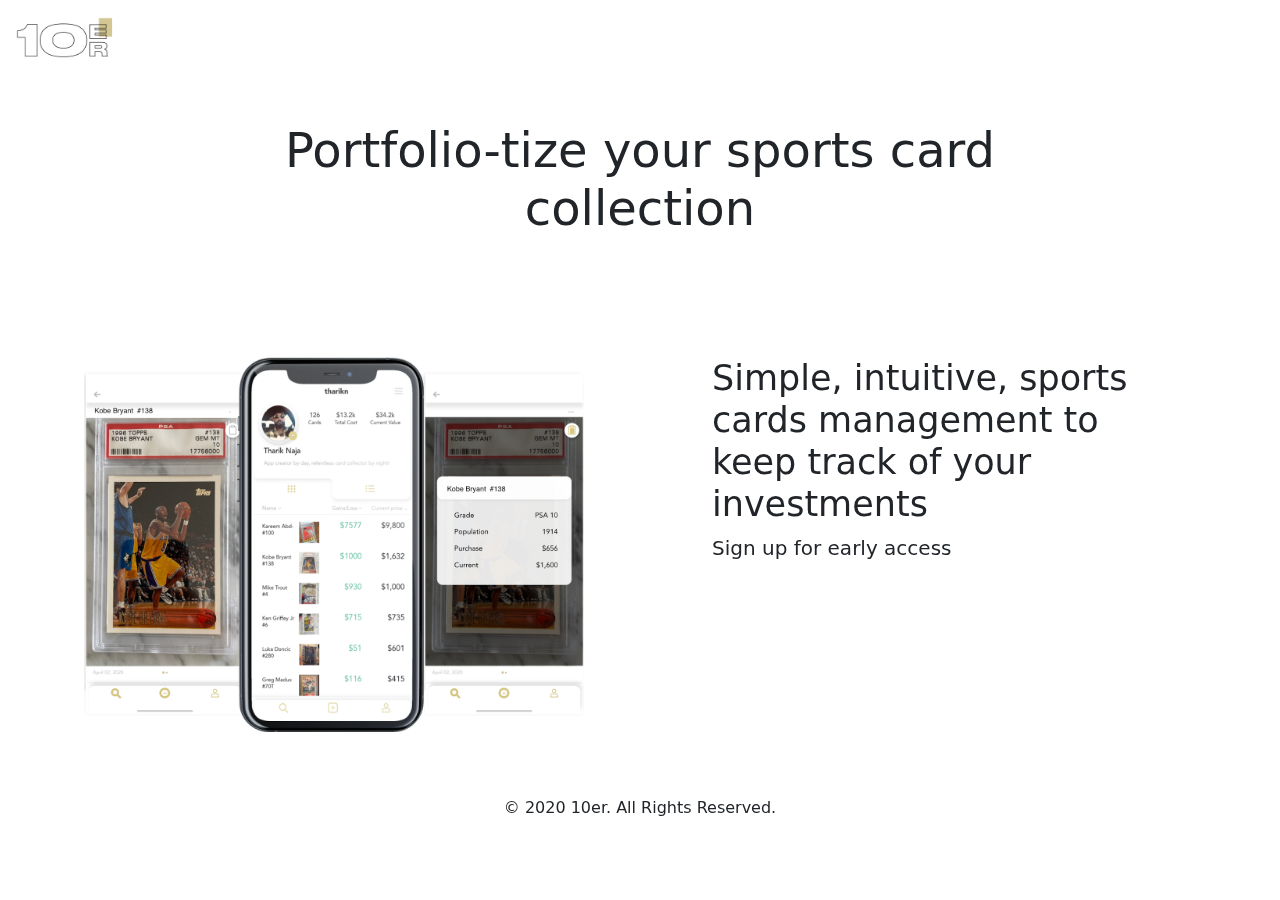
==== index.html @ 1887c236 "clean up style" ====
<!DOCTYPE html>

<html lang="en" class="js-focus-visible" data-js-focus-visible="">
	<head><meta http-equiv="Content-Type" content="text/html; charset=UTF-8">
    
    <meta name="viewport" content="width=device-width, initial-scale=1">
    <meta name="description" content="">
    <meta name="author" content="Mark Otto, Jacob Thornton, and Bootstrap contributors">
    <meta name="generator" content="Hugo 0.79.0">
    <title>10er</title>
		<!-- Bootstrap core CSS -->
	<link href="./index2_files/bootstrap.min.css" rel="stylesheet" integrity="sha384-giJF6kkoqNQ00vy+HMDP7azOuL0xtbfIcaT9wjKHr8RbDVddVHyTfAAsrekwKmP1" crossorigin="anonymous">

		<!-- Favicons -->
	<link rel="apple-touch-icon" href="10er-logo.png" sizes="180x180">
	<link rel="icon" href="10er-logo.png" sizes="32x32" type="image/png">
	<link rel="icon" href="10er-logo.png" sizes="16x16" type="image/png">
	<link rel="manifest" href="https://getbootstrap.com/docs/5.0/assets/img/favicons/manifest.json">
	<link rel="mask-icon" href="10er-logo.png" color="#7952b3">
	<link rel="icon" href="10er-logo.png">
	<meta name="theme-color" content="rgba(211,198,146,1)">


    <style>
      .bd-placeholder-img {
        font-size: 1.125rem;
        text-anchor: middle;
        -webkit-user-select: none;
        -moz-user-select: none;
        user-select: none;
      }

      @media (min-width: 768px) {
        .bd-placeholder-img-lg {
          font-size: 3.5rem;
        }
      }
    </style>

    
    <!-- Custom styles for this template -->
    <link href="./index2_files/product.css" rel="stylesheet">
  <style type="text/css">
@font-face {
  font-weight: 400;
  font-style:  normal;
  font-family: 'Circular-Loom';

  src: url('https://cdn.loom.com/assets/fonts/circular/CircularXXWeb-Book-cd7d2bcec649b1243839a15d5eb8f0a3.woff2') format('woff2');
}

@font-face {
  font-weight: 500;
  font-style:  normal;
  font-family: 'Circular-Loom';

  src: url('https://cdn.loom.com/assets/fonts/circular/CircularXXWeb-Medium-d74eac43c78bd5852478998ce63dceb3.woff2') format('woff2');
}

@font-face {
  font-weight: 700;
  font-style:  normal;
  font-family: 'Circular-Loom';

  src: url('https://cdn.loom.com/assets/fonts/circular/CircularXXWeb-Bold-83b8ceaf77f49c7cffa44107561909e4.woff2') format('woff2');
}

@font-face {
  font-weight: 900;
  font-style:  normal;
  font-family: 'Circular-Loom';

  src: url('https://cdn.loom.com/assets/fonts/circular/CircularXXWeb-Black-bf067ecb8aa777ceb6df7d72226febca.woff2') format('woff2');
}</style></head>
  <body>
    
<header class="site-header sticky-top py-1">
  <nav class="container d-flex flex-column flex-md-row justify-content-between">
    <a class="py-2" href="/" aria-label="Product">
		  <img style="height: 50px;" src="10er-logo.png"></img>
    </a>
  </nav>
</header>

<main>
  <div class="col-md-8 p-lg-5 mx-auto">
    <h1 class="display-10 fw-normal text-center" style="font-size: 3rem">Portfolio-tize your sports card collection</h1>
  </div>
  <div class="d-md-flex flex-md-equal w-100 my-md-3 ps-md-3">
    <div class="me-md-3 pt-3 px-3 px-md-5 mx-auto text-end overflow-hidden">
      <div class="my-3 py-3">
          <img class="float-end" style="font-size: 35px; max-width: 500px; margin-left: 4rem;" src="10er-app.png"></img>
      </div>
    </div>
    <div class="me-md-3 pt-3 px-3 px-md-5 overflow-hidden">
      <div class="my-3 p-3">
        <h4 class="text-start" style="font-size: 35px; margin-right: 4rem;">Simple, intuitive, sports cards management to keep track of your investments</h4>
        <p class="lead text-start">Sign up for early access</p>
      </div>
    </div>
  </div>
</main>

<footer class="container py-5">
  <div class="row">
	  <p class="text-center">© 2020 10er. All Rights Reserved.</p>
  </div>
</footer>


    <script src="./index2_files/bootstrap.bundle.min.js" integrity="sha384-ygbV9kiqUc6oa4msXn9868pTtWMgiQaeYH7/t7LECLbyPA2x65Kgf80OJFdroafW" crossorigin="anonymous"></script>

      
  

</body><loom-container id="lo-engage-ext-container"><div></div><loom-shadow classname="resolved"></loom-shadow></loom-container></html>
---- index2_files/product.css ----
.container {
  max-width: 2000px;
}

/*
 * Custom translucent site header
 */

.site-header {
  background-color: rgb(255, 255, 255);
  -webkit-backdrop-filter: saturate(180%) blur(20px);
  backdrop-filter: saturate(180%) blur(20px);
}
.site-header a {
  color: #8e8e8e;
  transition: color .15s ease-in-out;
}
.site-header a:hover {
  color: #fff;
  text-decoration: none;
}

/*
 * Dummy devices (replace them with your own or something else entirely!)
 */

.product-device {
  position: absolute;
  right: 10%;
  bottom: -30%;
  width: 300px;
  height: 540px;
  background-color: #333;
  border-radius: 21px;
  transform: rotate(30deg);
}

.product-device::before {
  position: absolute;
  top: 10%;
  right: 10px;
  bottom: 10%;
  left: 10px;
  content: "";
  background-color: rgba(255, 255, 255, .1);
  border-radius: 5px;
}

.product-device-2 {
  top: -25%;
  right: auto;
  bottom: 0;
  left: 5%;
  background-color: #e5e5e5;
}


/*
 * Extra utilities
 */

.flex-equal > * {
  flex: 1;
}
@media (min-width: 768px) {
  .flex-md-equal > * {
    flex: 1;
  }
}
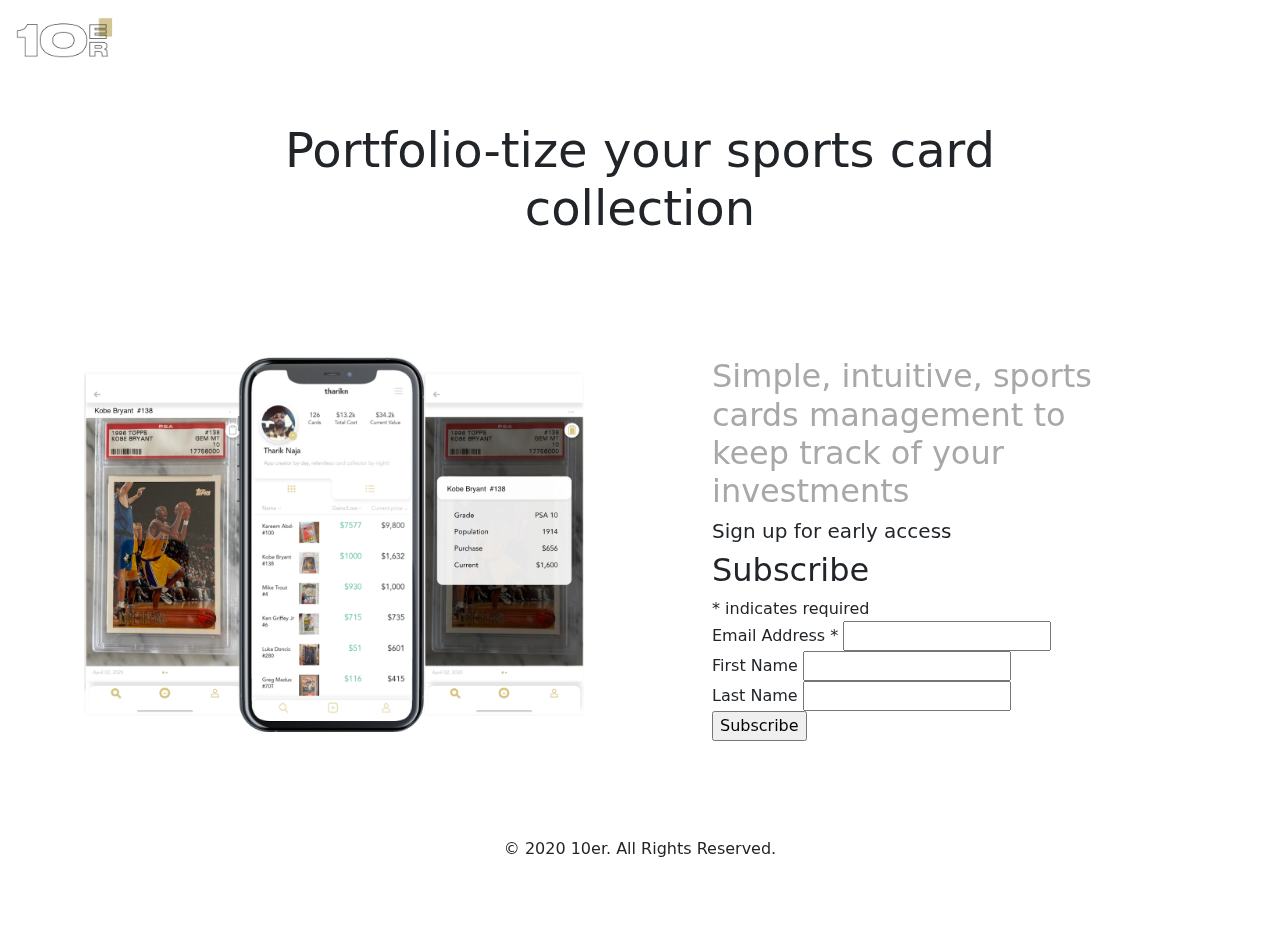
==== commit 52757efb: "added mailchimp" ====
--- a/index.html
+++ b/index.html
@@ -84,7 +84,7 @@
 
 <main>
   <div class="col-md-8 p-lg-5 mx-auto">
-    <h1 class="display-10 fw-normal text-center" style="font-size: 3rem">Portfolio-tize your sports card collection</h1>
+    <h1 class="display-10 fw-normal text-center" style="font-size: 3rem; ">Portfolio-tize your sports card collection</h1>
   </div>
   <div class="d-md-flex flex-md-equal w-100 my-md-3 ps-md-3">
     <div class="me-md-3 pt-3 px-3 px-md-5 mx-auto text-end overflow-hidden">
@@ -94,8 +94,37 @@
     </div>
     <div class="me-md-3 pt-3 px-3 px-md-5 overflow-hidden">
       <div class="my-3 p-3">
-        <h4 class="text-start" style="font-size: 35px; margin-right: 4rem;">Simple, intuitive, sports cards management to keep track of your investments</h4>
-        <p class="lead text-start">Sign up for early access</p>
+        <h2 class="text-start" style="margin-right: 4rem; color: #a8a8a8;">Simple, intuitive, sports cards management to keep track of your investments</h2>
+        <h2 class="lead text-start">Sign up for early access</h2>
+        <!-- Begin Mailchimp Signup Form -->
+        <div id="mc_embed_signup">
+          <form action="https://10er.us7.list-manage.com/subscribe/post?u=01c80098667d07f5667193f47&amp;id=53fa1c5e17" method="post" id="mc-embedded-subscribe-form" name="mc-embedded-subscribe-form" class="validate" target="_blank" novalidate>
+              <div id="mc_embed_signup_scroll">
+              <h2>Subscribe</h2>
+          <div class="indicates-required"><span class="asterisk">*</span> indicates required</div>
+          <div class="mc-field-group">
+            <label for="mce-EMAIL">Email Address  <span class="asterisk">*</span>
+          </label>
+            <input type="email" value="" name="EMAIL" class="required email" id="mce-EMAIL">
+          </div>
+          <div class="mc-field-group">
+            <label for="mce-FNAME">First Name </label>
+            <input type="text" value="" name="FNAME" class="" id="mce-FNAME">
+          </div>
+          <div class="mc-field-group">
+            <label for="mce-LNAME">Last Name </label>
+            <input type="text" value="" name="LNAME" class="" id="mce-LNAME">
+          </div>
+            <div id="mce-responses" class="clear">
+              <div class="response" id="mce-error-response" style="display:none"></div>
+              <div class="response" id="mce-success-response" style="display:none"></div>
+            </div>    <!-- real people should not fill this in and expect good things - do not remove this or risk form bot signups-->
+              <div style="position: absolute; left: -5000px;" aria-hidden="true"><input type="text" name="b_01c80098667d07f5667193f47_53fa1c5e17" tabindex="-1" value=""></div>
+              <div class="clear"><input type="submit" value="Subscribe" name="subscribe" id="mc-embedded-subscribe" class="button"></div>
+              </div>
+          </form>
+          </div>
+          <!--End mc_embed_signup-->
       </div>
     </div>
   </div>
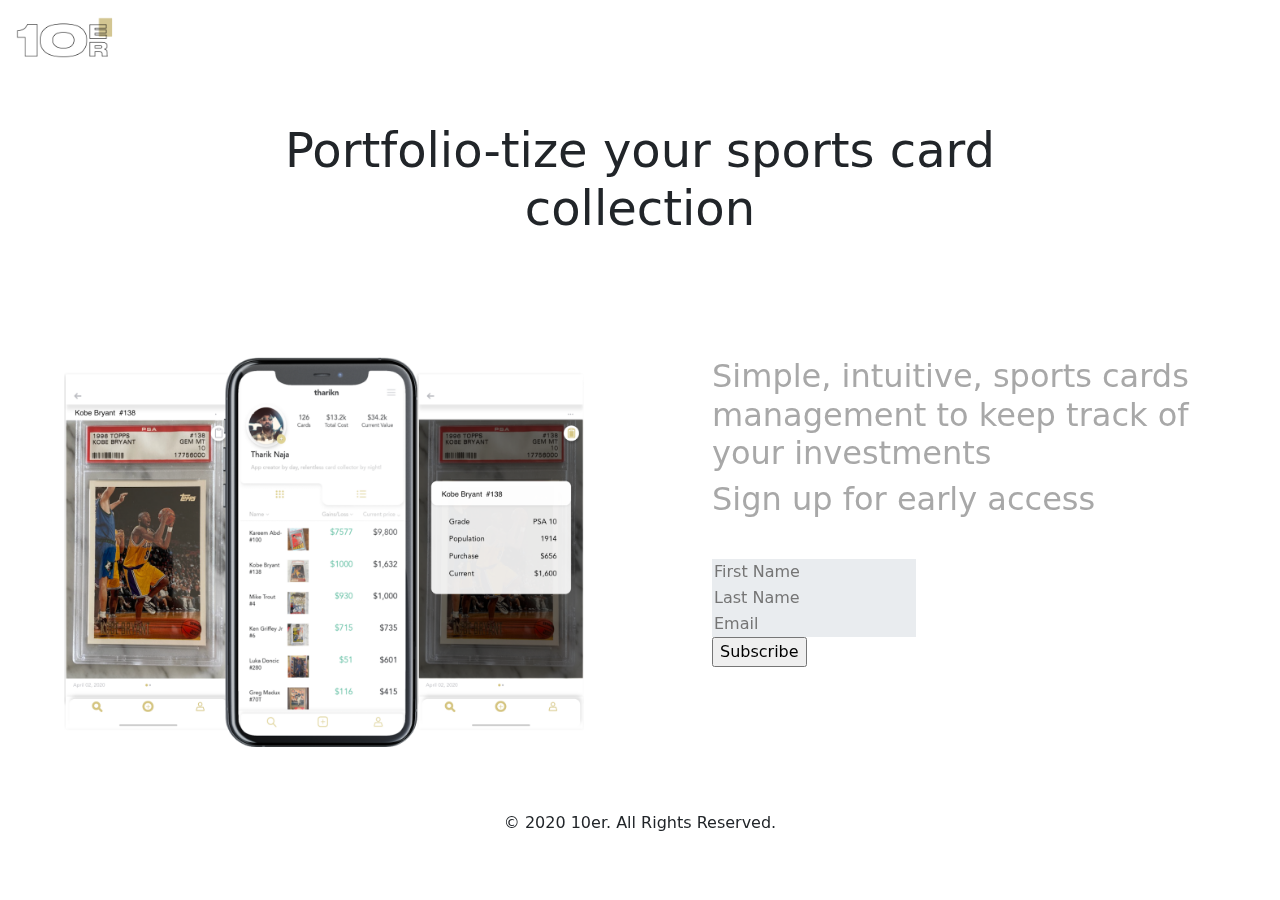
==== commit 8c29ce22: "updated mailchimp style" ====
--- a/index.html
+++ b/index.html
@@ -89,31 +89,26 @@
   <div class="d-md-flex flex-md-equal w-100 my-md-3 ps-md-3">
     <div class="me-md-3 pt-3 px-3 px-md-5 mx-auto text-end overflow-hidden">
       <div class="my-3 py-3">
-          <img class="float-end" style="font-size: 35px; max-width: 500px; margin-left: 4rem;" src="10er-app.png"></img>
+          <img class="img-fluid float-end " style="font-size: 35px; ; margin-left: 4rem;" src="10er-app.png"></img>
       </div>
     </div>
     <div class="me-md-3 pt-3 px-3 px-md-5 overflow-hidden">
       <div class="my-3 p-3">
-        <h2 class="text-start" style="margin-right: 4rem; color: #a8a8a8;">Simple, intuitive, sports cards management to keep track of your investments</h2>
-        <h2 class="lead text-start">Sign up for early access</h2>
+        <h2 class="text-start" style="color: #a8a8a8; font-weight: 300;">Simple, intuitive, sports cards management to keep track of your investments</h2>
+        <h2 class="text-start" style="color: #a8a8a8; font-weight: 300!important; margin-bottom: 40px;">Sign up for early access</h2>
         <!-- Begin Mailchimp Signup Form -->
         <div id="mc_embed_signup">
           <form action="https://10er.us7.list-manage.com/subscribe/post?u=01c80098667d07f5667193f47&amp;id=53fa1c5e17" method="post" id="mc-embedded-subscribe-form" name="mc-embedded-subscribe-form" class="validate" target="_blank" novalidate>
               <div id="mc_embed_signup_scroll">
-              <h2>Subscribe</h2>
-          <div class="indicates-required"><span class="asterisk">*</span> indicates required</div>
+
           <div class="mc-field-group">
-            <label for="mce-EMAIL">Email Address  <span class="asterisk">*</span>
-          </label>
-            <input type="email" value="" name="EMAIL" class="required email" id="mce-EMAIL">
+            <input type="text" style="border-width: 0px!important; background-color: #e9ecef;" value="" placeholder="First Name" name="FNAME" class="" id="mce-FNAME">
           </div>
           <div class="mc-field-group">
-            <label for="mce-FNAME">First Name </label>
-            <input type="text" value="" name="FNAME" class="" id="mce-FNAME">
+            <input type="text" style="border-width: 0px!important; background-color: #e9ecef;" value="" placeholder="Last Name" name="LNAME" class="" id="mce-LNAME">
           </div>
           <div class="mc-field-group">
-            <label for="mce-LNAME">Last Name </label>
-            <input type="text" value="" name="LNAME" class="" id="mce-LNAME">
+            <input type="email" style="border-width: 0px!important; background-color: #e9ecef;" value="" placeholder="Email" name="EMAIL" class="required email" id="mce-EMAIL">
           </div>
             <div id="mce-responses" class="clear">
               <div class="response" id="mce-error-response" style="display:none"></div>
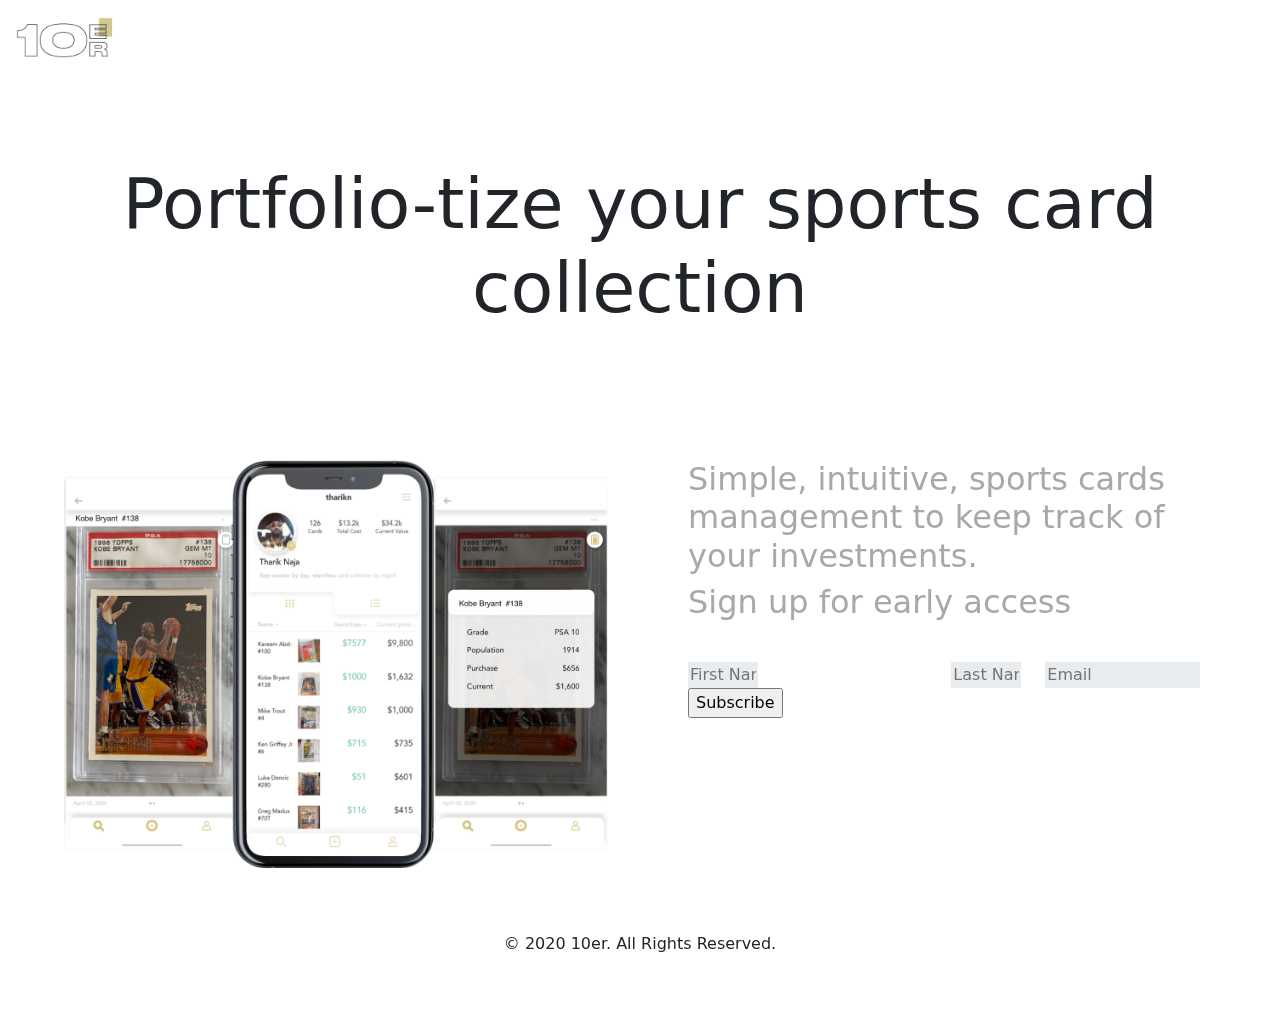
==== commit 8c0c6e6d: "update styling" ====
--- a/index.html
+++ b/index.html
@@ -41,6 +41,53 @@
     <!-- Custom styles for this template -->
     <link href="./index2_files/product.css" rel="stylesheet">
   <style type="text/css">
+
+@media only screen and (max-width: 3000px) {
+    h1 {
+      font-size: 70px!important;
+      padding: 10px!important;
+      padding-top: 40px!important;
+    }
+    .remove-left-padding{
+      padding-left: 0px!important;
+    }
+    .remove-right-padding{
+      padding-right: 0px;
+    }
+    .col-md-8 {
+      width: 100%!important;
+    }
+  }
+
+  @media only screen and (max-width: 800px) {
+    h1 {
+      font-size: 35px!important;
+      padding: 10px!important;
+      padding-top: 40px!important;
+    }
+    .remove-left-padding{
+      padding-left: 0px!important;
+    }
+    .remove-right-padding{
+      padding-right: 0px!important;
+    }
+
+  }
+
+  @media only screen and (max-width: 400px) {
+    h1 {
+      font-size: 35px!important;
+      padding: 10px!important;
+      padding-top: 40px!important;
+    }
+    .remove-left-padding{
+      padding-left: 1rem!important;
+    }
+    .remove-right-padding{
+      padding-right: 1rem!important;
+    }
+  }
+
 @font-face {
   font-weight: 400;
   font-style:  normal;
@@ -84,32 +131,32 @@
 
 <main>
   <div class="col-md-8 p-lg-5 mx-auto">
-    <h1 class="display-10 fw-normal text-center" style="font-size: 3rem; ">Portfolio-tize your sports card collection</h1>
+    <h1 class="display-10 fw-normal text-center">Portfolio-tize your sports card collection</h1>
   </div>
   <div class="d-md-flex flex-md-equal w-100 my-md-3 ps-md-3">
-    <div class="me-md-3 pt-3 px-3 px-md-5 mx-auto text-end overflow-hidden">
+    <div class="me-md-3 pt-3 px-3 px-md-5 mx-auto text-end overflow-hidden remove-right-padding">
       <div class="my-3 py-3">
           <img class="img-fluid float-end " style="font-size: 35px; ; margin-left: 4rem;" src="10er-app.png"></img>
       </div>
     </div>
-    <div class="me-md-3 pt-3 px-3 px-md-5 overflow-hidden">
+    <div class="me-md-3 pt-3 px-3 px-md-5 overflow-hidden remove-left-padding">
       <div class="my-3 p-3">
-        <h2 class="text-start" style="color: #a8a8a8; font-weight: 300;">Simple, intuitive, sports cards management to keep track of your investments</h2>
+        <h2 class="text-start" style="color: #a8a8a8; font-weight: 300;">Simple, intuitive, sports cards management to keep track of your investments.</h2>
         <h2 class="text-start" style="color: #a8a8a8; font-weight: 300!important; margin-bottom: 40px;">Sign up for early access</h2>
         <!-- Begin Mailchimp Signup Form -->
         <div id="mc_embed_signup">
           <form action="https://10er.us7.list-manage.com/subscribe/post?u=01c80098667d07f5667193f47&amp;id=53fa1c5e17" method="post" id="mc-embedded-subscribe-form" name="mc-embedded-subscribe-form" class="validate" target="_blank" novalidate>
               <div id="mc_embed_signup_scroll">
-
-          <div class="mc-field-group">
-            <input type="text" style="border-width: 0px!important; background-color: #e9ecef;" value="" placeholder="First Name" name="FNAME" class="" id="mce-FNAME">
-          </div>
-          <div class="mc-field-group">
-            <input type="text" style="border-width: 0px!important; background-color: #e9ecef;" value="" placeholder="Last Name" name="LNAME" class="" id="mce-LNAME">
-          </div>
-          <div class="mc-field-group">
-            <input type="email" style="border-width: 0px!important; background-color: #e9ecef;" value="" placeholder="Email" name="EMAIL" class="required email" id="mce-EMAIL">
-          </div>
+          <div class="row">
+            <div class="mc-field-group col">
+              <input type="text" style="width: 70px!important; border-width: 0px!important; background-color: #e9ecef;" value="" placeholder="First Name" name="FNAME" class="" id="mce-FNAME">
+            </div>
+            <div class="mc-field-group col">
+              <input type="text" style="width: 70px!important; border-width: 0px!important; background-color: #e9ecef;" value="" placeholder="Last Name" name="LNAME" class="float-end" id="mce-LNAME">
+            </div>
+            <div class="mc-field-group col">
+              <input type="email" style="width: 100%!important; border-width: 0px!important; background-color: #e9ecef;" value="" placeholder="Email" name="EMAIL" class="float-start required email" id="mce-EMAIL">
+            </div>
             <div id="mce-responses" class="clear">
               <div class="response" id="mce-error-response" style="display:none"></div>
               <div class="response" id="mce-success-response" style="display:none"></div>
@@ -117,6 +164,7 @@
               <div style="position: absolute; left: -5000px;" aria-hidden="true"><input type="text" name="b_01c80098667d07f5667193f47_53fa1c5e17" tabindex="-1" value=""></div>
               <div class="clear"><input type="submit" value="Subscribe" name="subscribe" id="mc-embedded-subscribe" class="button"></div>
               </div>
+            </div>
           </form>
           </div>
           <!--End mc_embed_signup-->
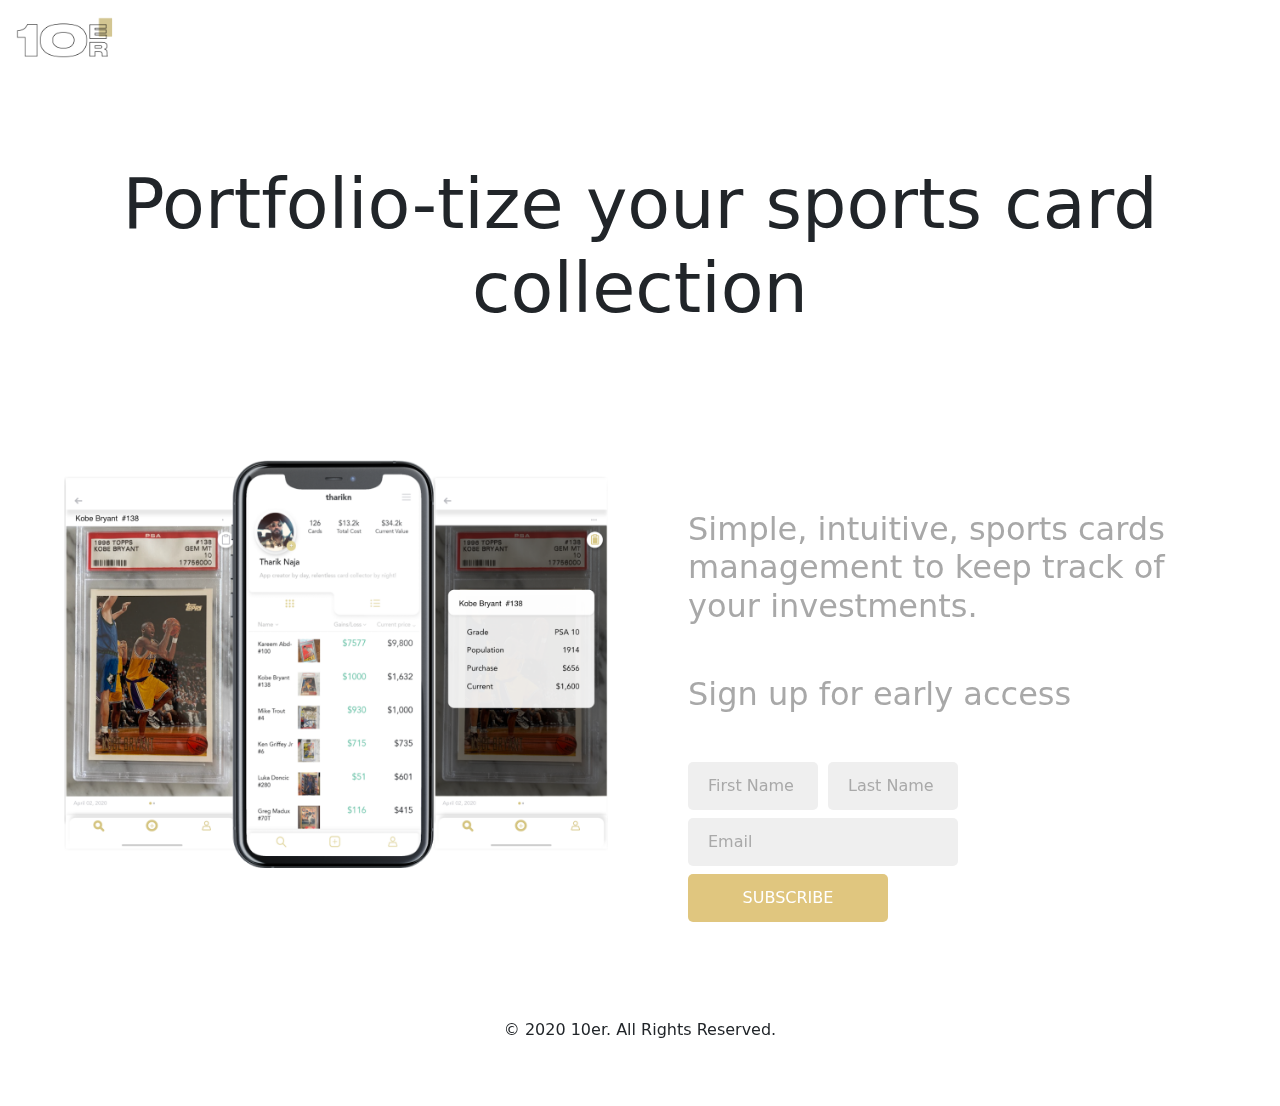
==== commit 59d08dbc: "final draft" ====
--- a/index.html
+++ b/index.html
@@ -48,6 +48,9 @@
       padding: 10px!important;
       padding-top: 40px!important;
     }
+    h2{
+      margin-top: 50px!important;
+    }
     .remove-left-padding{
       padding-left: 0px!important;
     }
@@ -80,14 +83,63 @@
       padding: 10px!important;
       padding-top: 40px!important;
     }
+    h2{
+      margin-top: 0px!important;
+    }
     .remove-left-padding{
       padding-left: 1rem!important;
     }
     .remove-right-padding{
       padding-right: 1rem!important;
     }
-  }
-
+
+  }
+
+  .input-float-left {
+    float: left!important;
+  }
+
+  input[type=text] {
+    width: 130px!important;
+    padding: 12px 20px;
+    margin-right: 10px! important;
+    margin: 8px 0;
+    box-sizing: border-box;
+    border-radius: 5px;
+    border: none;
+    background-color: #EFEFEF;
+    color: #A9A9A9;
+    border-width: 0px
+}
+input[type=email] {
+    width: 270px!important;
+    padding: 12px 20px;
+    margin: 8px 0;
+    margin-top: 0px;
+    box-sizing: border-box;
+    border-radius: 5px;
+    border: none;
+    background-color: #EFEFEF;
+    color: #A9A9A9;
+    border-width: 0px
+}
+input::placeholder {
+  color: #A9A9A9!important;
+}
+
+.rogerbutton {
+  background-color: #E0C67F;
+  border: none;
+  width: 200px;
+  height: 48px;
+  color: white;
+  text-align: center;
+  border-radius: 5px;
+  text-decoration: none;
+  display: inline-block;
+  font-size: 16px;
+  cursor: pointer;
+}
 @font-face {
   font-weight: 400;
   font-style:  normal;
@@ -147,24 +199,26 @@
         <div id="mc_embed_signup">
           <form action="https://10er.us7.list-manage.com/subscribe/post?u=01c80098667d07f5667193f47&amp;id=53fa1c5e17" method="post" id="mc-embedded-subscribe-form" name="mc-embedded-subscribe-form" class="validate" target="_blank" novalidate>
               <div id="mc_embed_signup_scroll">
-          <div class="row">
-            <div class="mc-field-group col">
-              <input type="text" style="width: 70px!important; border-width: 0px!important; background-color: #e9ecef;" value="" placeholder="First Name" name="FNAME" class="" id="mce-FNAME">
+
+            <div class="mc-field-group input-float-left">
+              <input type="text" value="" placeholder="First Name" name="FNAME" class="" id="mce-FNAME">
             </div>
-            <div class="mc-field-group col">
-              <input type="text" style="width: 70px!important; border-width: 0px!important; background-color: #e9ecef;" value="" placeholder="Last Name" name="LNAME" class="float-end" id="mce-LNAME">
+            <div class="mc-field-group">
+              <input type="text" value="" placeholder="Last Name" name="LNAME" class="" id="mce-LNAME">
             </div>
-            <div class="mc-field-group col">
-              <input type="email" style="width: 100%!important; border-width: 0px!important; background-color: #e9ecef;" value="" placeholder="Email" name="EMAIL" class="float-start required email" id="mce-EMAIL">
+            <div class="mc-field-group">
+              <input type="email" value="" placeholder="Email" name="EMAIL" class="required email" id="mce-EMAIL">
             </div>
             <div id="mce-responses" class="clear">
               <div class="response" id="mce-error-response" style="display:none"></div>
               <div class="response" id="mce-success-response" style="display:none"></div>
             </div>    <!-- real people should not fill this in and expect good things - do not remove this or risk form bot signups-->
               <div style="position: absolute; left: -5000px;" aria-hidden="true"><input type="text" name="b_01c80098667d07f5667193f47_53fa1c5e17" tabindex="-1" value=""></div>
-              <div class="clear"><input type="submit" value="Subscribe" name="subscribe" id="mc-embedded-subscribe" class="button"></div>
+                <div class="clear">
+                  <input type="submit" value="SUBSCRIBE" name="subscribe" id="mc-embedded-subscribe" class="rogerbutton">
+                </div>
               </div>
-            </div>
+
           </form>
           </div>
           <!--End mc_embed_signup-->
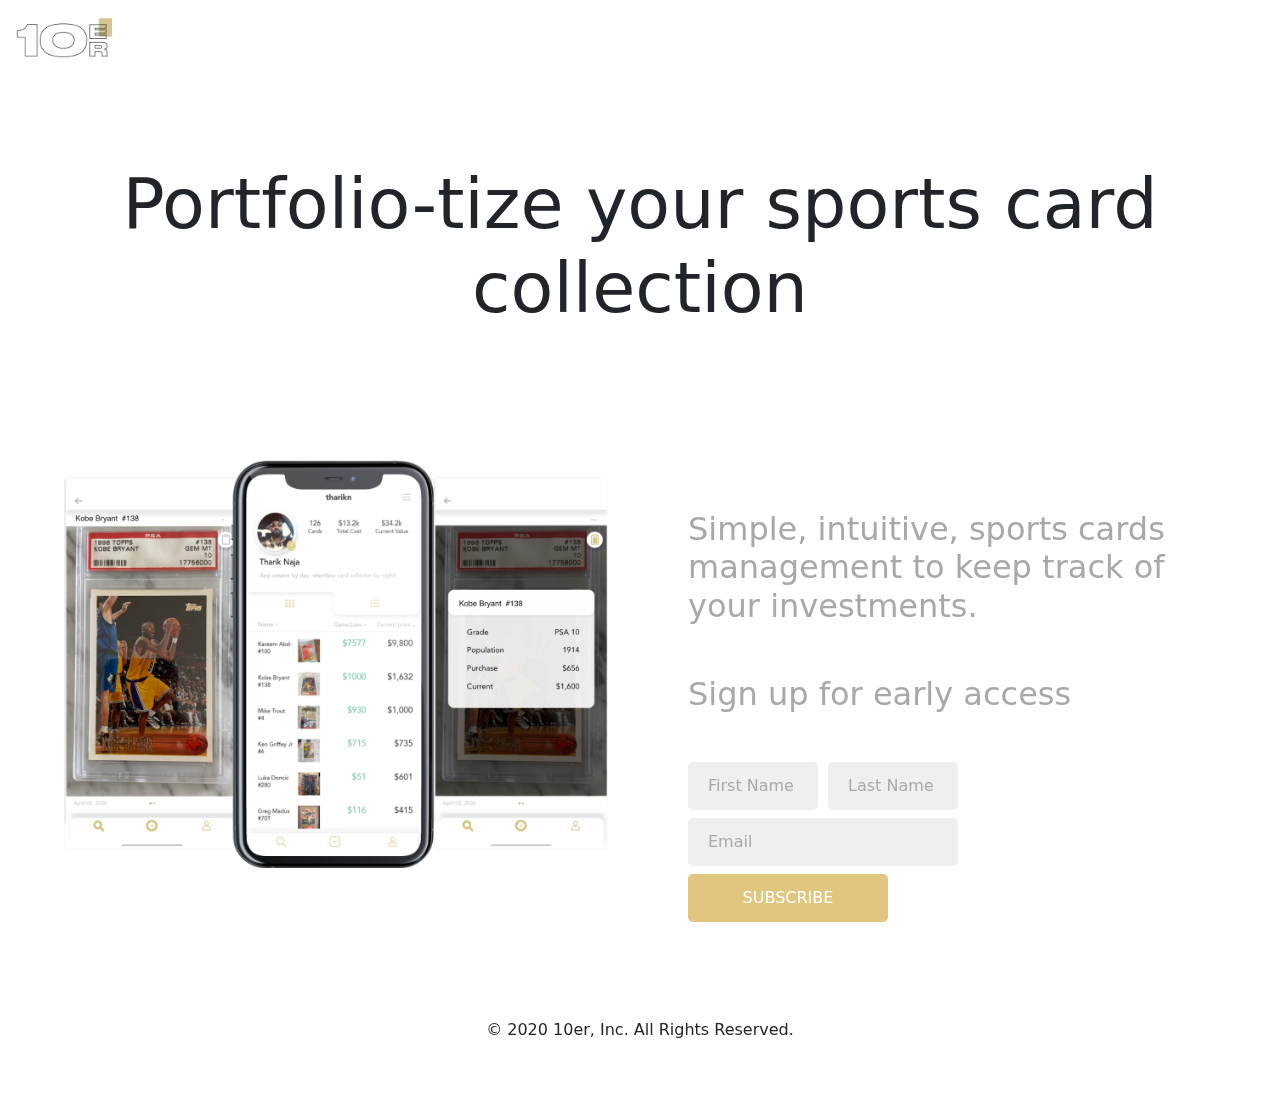
==== commit efcdbf59: "update copyright" ====
--- a/index.html
+++ b/index.html
@@ -229,7 +229,7 @@
 
 <footer class="container py-5">
   <div class="row">
-	  <p class="text-center">© 2020 10er. All Rights Reserved.</p>
+	  <p class="text-center">© 2020 10er, Inc. All Rights Reserved.</p>
   </div>
 </footer>
 
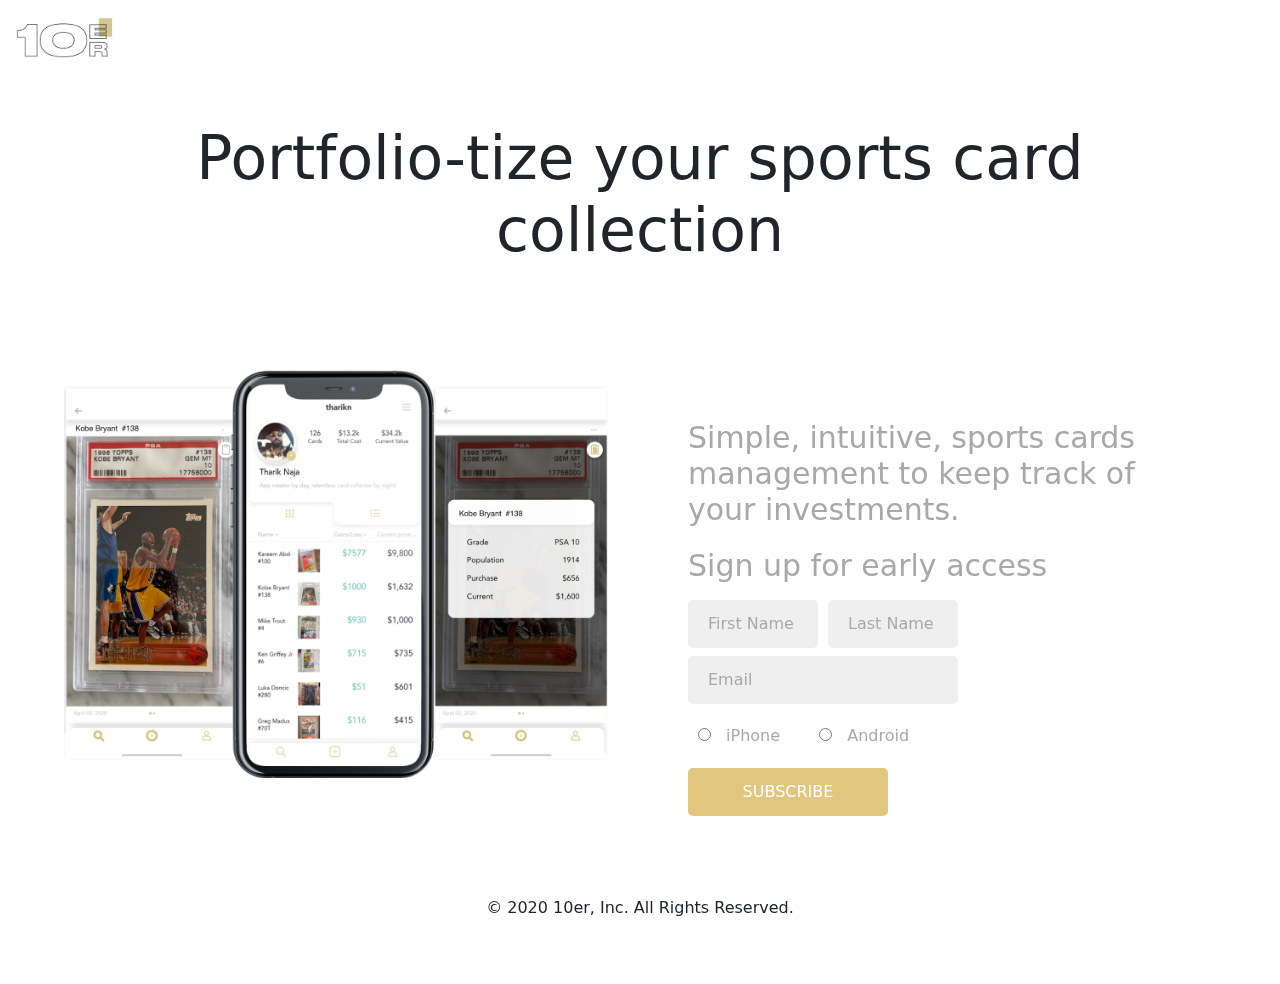
==== commit 702f585b: "added radio buttons" ====
--- a/index.html
+++ b/index.html
@@ -44,46 +44,62 @@
 
 @media only screen and (max-width: 3000px) {
     h1 {
-      font-size: 70px!important;
+      font-size: 60px!important;
+      padding: 10px!important;
+      padding-top: 0px!important;
+      padding-bottom: 0px!important;
+    }
+    h2{
+      font-size: 30px!important;
+      margin-top: 50px!important;
+    }
+    .remove-left-padding{
+      padding-left: 0px!important;
+    }
+    .remove-right-padding{
+      padding-right: 0px;
+    }
+    .col-md-8 {
+      width: 100%!important;
+    }
+    .my-3 {
+      margin-top: 0px!important;
+      margin-bottom: 0px!important;
+    }
+  }
+
+  @media only screen and (max-width: 800px) {
+    h1 {
+      font-size: 40px!important;
       padding: 10px!important;
       padding-top: 40px!important;
     }
     h2{
-      margin-top: 50px!important;
+      font-size: 20px!important;
     }
     .remove-left-padding{
       padding-left: 0px!important;
     }
     .remove-right-padding{
-      padding-right: 0px;
-    }
-    .col-md-8 {
-      width: 100%!important;
-    }
-  }
-
-  @media only screen and (max-width: 800px) {
-    h1 {
-      font-size: 35px!important;
-      padding: 10px!important;
-      padding-top: 40px!important;
-    }
-    .remove-left-padding{
-      padding-left: 0px!important;
-    }
-    .remove-right-padding{
       padding-right: 0px!important;
+    }
+    .my-3 {
+      margin-top: 0px!important;
+      margin-bottom: 0px!important;
     }
 
   }
 
   @media only screen and (max-width: 400px) {
     h1 {
-      font-size: 35px!important;
+      font-size: 20px!important;
       padding: 10px!important;
-      padding-top: 40px!important;
+      padding-top: 10px!important;
+      padding-bottom: 0px!important;
+
     }
     h2{
+      font-size: 20px!important;
       margin-top: 0px!important;
     }
     .remove-left-padding{
@@ -91,6 +107,10 @@
     }
     .remove-right-padding{
       padding-right: 1rem!important;
+    }
+    .my-3 {
+      margin-top: 0px!important;
+      margin-bottom: 0px!important;
     }
 
   }
@@ -140,6 +160,13 @@
   font-size: 16px;
   cursor: pointer;
 }
+
+body {
+  background-color: white!important;
+  border-radius: 40px!important;
+  border-width: 20px!important;
+}
+
 @font-face {
   font-weight: 400;
   font-style:  normal;
@@ -194,7 +221,7 @@
     <div class="me-md-3 pt-3 px-3 px-md-5 overflow-hidden remove-left-padding">
       <div class="my-3 p-3">
         <h2 class="text-start" style="color: #a8a8a8; font-weight: 300;">Simple, intuitive, sports cards management to keep track of your investments.</h2>
-        <h2 class="text-start" style="color: #a8a8a8; font-weight: 300!important; margin-bottom: 40px;">Sign up for early access</h2>
+        <h2 class="text-start" style="color: #a8a8a8; font-weight: 300!important; margin-top: 20px!important;">Sign up for early access</h2>
         <!-- Begin Mailchimp Signup Form -->
         <div id="mc_embed_signup">
           <form action="https://10er.us7.list-manage.com/subscribe/post?u=01c80098667d07f5667193f47&amp;id=53fa1c5e17" method="post" id="mc-embedded-subscribe-form" name="mc-embedded-subscribe-form" class="validate" target="_blank" novalidate>
@@ -212,7 +239,18 @@
             <div id="mce-responses" class="clear">
               <div class="response" id="mce-error-response" style="display:none"></div>
               <div class="response" id="mce-success-response" style="display:none"></div>
-            </div>    <!-- real people should not fill this in and expect good things - do not remove this or risk form bot signups-->
+            </div> 
+            <div class="mc-field-group input-group" style="color: #a8a8a8; padding-top: 12px; padding-bottom: 20px;">
+              <span style="padding-left: 10px;">
+                <input style="padding-left: 10px;" type="radio" value="iPhone" name="MMERGE3" id="mce-MMERGE3-0">
+                <label style="padding-left: 10px;" for="mce-MMERGE3-0">iPhone</label>
+              </span>
+                <span style="padding-left: 40px;">
+                  <input style="padding-left: 10px; color: #a8a8a8!important;" type="radio" value="Android" name="MMERGE3" id="mce-MMERGE3-1">
+                  <label style="padding-left: 10px;" for="mce-MMERGE3-1">Android</label>
+                </span>
+          </div>
+            <!-- real people should not fill this in and expect good things - do not remove this or risk form bot signups-->
               <div style="position: absolute; left: -5000px;" aria-hidden="true"><input type="text" name="b_01c80098667d07f5667193f47_53fa1c5e17" tabindex="-1" value=""></div>
                 <div class="clear">
                   <input type="submit" value="SUBSCRIBE" name="subscribe" id="mc-embedded-subscribe" class="rogerbutton">
